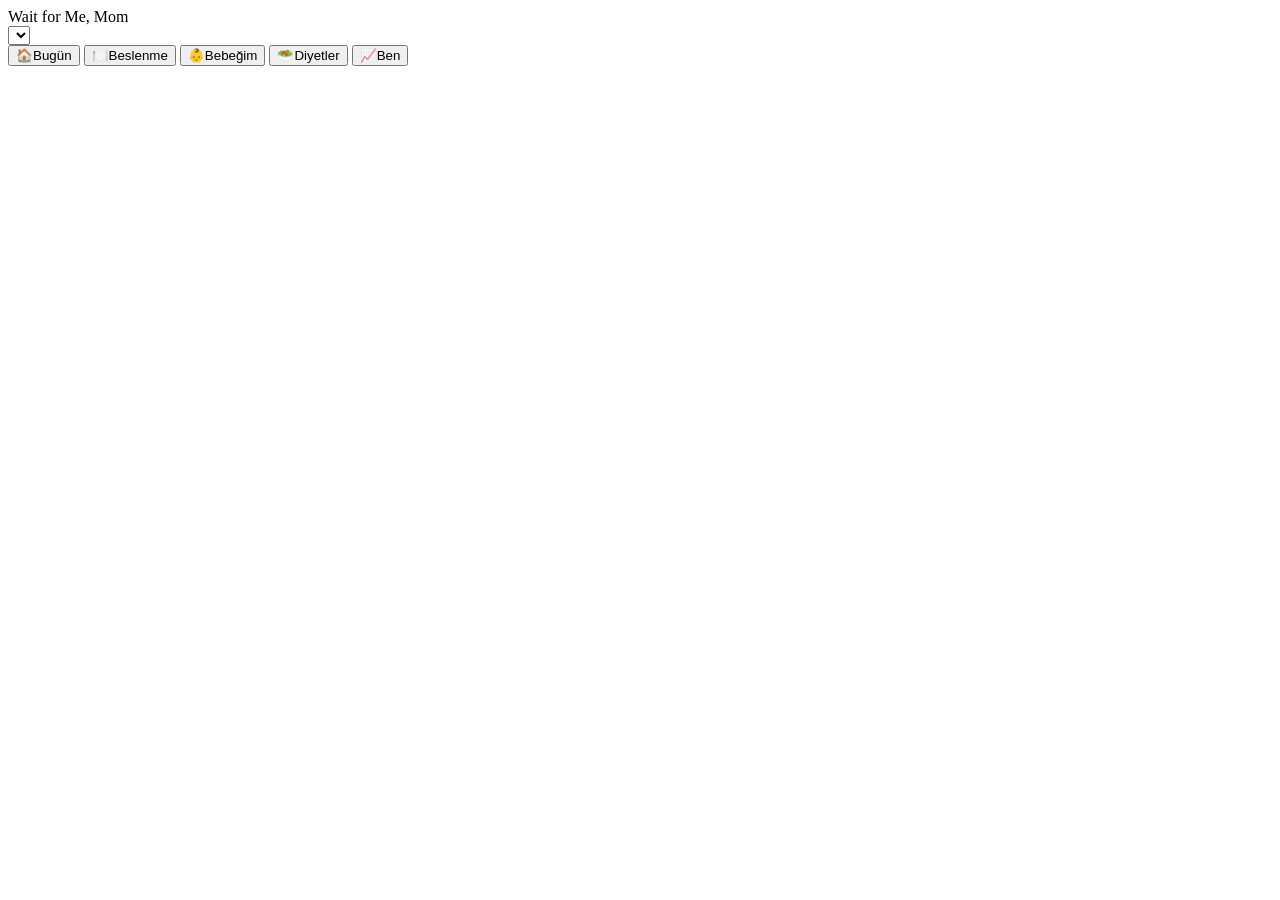
==== index.html @ 0761495d "Add files via upload" ====
<!doctype html>
<html lang="tr">
<head>
  <meta charset="utf-8">
  <meta name="viewport" content="width=device-width, initial-scale=1, viewport-fit=cover">
  <title>Wait for Me, Mom – Gebelik ve Beslenme Takibi</title>
  <meta name="author" content="Gökhan Atalar">
  <meta name="description" content="Hafta hafta gebelik bilgileri, günlük beslenme ve kalori takibi, gebe diyet önerileri.">
  <meta name="theme-color" content="#f7b6c2">
  <link rel="manifest" href="manifest.webmanifest">
  <link rel="icon" type="image/png" href="icons/icon-192.png">
  <link rel="apple-touch-icon" href="icons/apple-touch-icon.png">
  <meta name="apple-mobile-web-app-capable" content="yes">
  <meta name="mobile-web-app-capable" content="yes">
  <meta name="apple-mobile-web-app-title" content="Wait for Me, Mom">
  <meta name="apple-mobile-web-app-status-bar-style" content="default">
  <link rel="preconnect" href="https://fonts.googleapis.com">
  <link rel="preconnect" href="https://fonts.gstatic.com" crossorigin>
  <link href="https://fonts.googleapis.com/css2?family=Nunito:wght@400;600;700;800&family=Poppins:wght@500;600&display=swap" rel="stylesheet">
  <link rel="stylesheet" href="css/style.css">
</head>
<body>
  <header class="topbar">
    <div class="topbar-inner">
      <div class="brand"><img class="brand-logo" src="icons/icon-192.png" alt="">Wait for Me, Mom</div>
      <div class="top-right"><div class="top-week" id="topWeek"></div><select class="lang-sel" id="langSel" aria-label="Language"></select></div>
    </div>
  </header>

  <main>
    <section class="page" id="p-bugun"></section>
    <section class="page" id="p-beslenme"></section>
    <section class="page" id="p-bebegim"></section>
    <section class="page" id="p-diyet"></section>
    <section class="page" id="p-ben"></section>
  </main>

  <nav class="nav">
    <div class="nav-inner">
      <button data-p="bugun" class="active"><span class="ico">🏠</span><span data-i18n="nav_today">Bugün</span></button>
      <button data-p="beslenme"><span class="ico">🍽️</span><span data-i18n="nav_food">Beslenme</span></button>
      <button data-p="bebegim"><span class="ico">👶</span><span data-i18n="nav_baby">Bebeğim</span></button>
      <button data-p="diyet"><span class="ico">🥗</span><span data-i18n="nav_diet">Diyetler</span></button>
      <button data-p="ben"><span class="ico">📈</span><span data-i18n="nav_me">Ben</span></button>
    </div>
  </nav>

  <div class="modal-bg" id="modal"><div class="modal" id="modalBody"></div></div>
  <div class="welcome hidden" id="welcome"><div class="card" id="welcomeBody"></div></div>
  <div class="toast" id="toast"></div>

  <script src="js/foods.js"></script>
  <script src="js/weeks.js"></script>
  <script src="js/content.js"></script>
  <script src="js/i18n.js"></script>
  <script src="js/lang/en.js"></script>
  <script src="js/lang/de.js"></script>
  <script src="js/lang/ar.js"></script>
  <script src="js/lang/ru.js"></script>
  <script src="js/app.js"></script>
  <script>
    if ("serviceWorker" in navigator) {
      window.addEventListener("load", () => navigator.serviceWorker.register("sw.js").catch(() => {}));
    }
  </script>
</body>
</html>
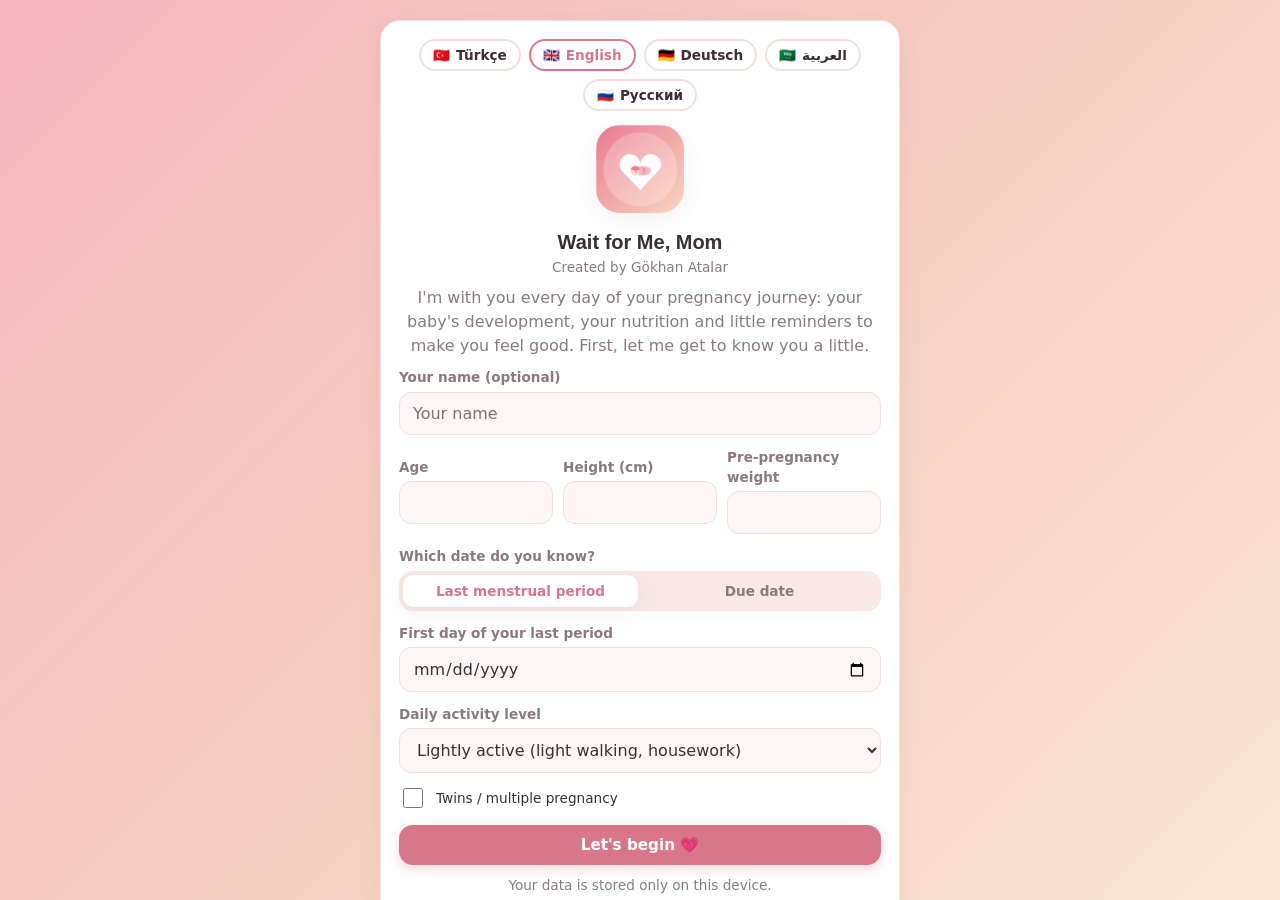
==== commit 174de8be: "Add files via upload" ====
--- a/index.html
+++ b/index.html
@@ -58,6 +58,7 @@
   <script src="js/lang/ar.js"></script>
   <script src="js/lang/ru.js"></script>
   <script src="js/app.js"></script>
+  <script src="https://cdn.onesignal.com/sdks/web/v16/OneSignalSDK.page.js" defer></script>
   <script>
     if ("serviceWorker" in navigator) {
       window.addEventListener("load", () => navigator.serviceWorker.register("sw.js").catch(() => {}));
--- a/css/style.css
+++ b/css/style.css
@@ -0,0 +1,366 @@
+/* ===== Anneciğim – stiller ===== */
+:root {
+  --bg: #fdf6f4;
+  --bg2: #f8e9e6;
+  --card: #ffffff;
+  --text: #3b2f33;
+  --muted: #8a7a7e;
+  --line: #f0e1de;
+  --primary: #d9778a;
+  --primary-2: #f2a7b3;
+  --primary-soft: #fbe3e7;
+  --accent: #7fb7a4;
+  --good: #4caf7d;
+  --warn: #e9a23b;
+  --bad: #e06b5f;
+  --shadow: 0 6px 24px rgba(120, 60, 70, .08);
+  --radius: 20px;
+  --hero: linear-gradient(135deg, #f7b6c2 0%, #f5cfc1 50%, #fbe6d4 100%);
+}
+[data-theme="lavanta"] {
+  --bg: #f7f5fc; --bg2: #ece7f8; --line: #e6e0f3; --text: #322d42; --muted: #7d7690;
+  --primary: #8b74c9; --primary-2: #b9a8e6; --primary-soft: #ece6fa; --accent: #e7a1b8;
+  --hero: linear-gradient(135deg, #c7b6ef 0%, #e2c9ef 50%, #f6dce8 100%);
+  --shadow: 0 6px 24px rgba(70, 50, 120, .08);
+}
+[data-theme="nane"] {
+  --bg: #f3faf7; --bg2: #e2f3ec; --line: #d9ece4; --text: #26393a; --muted: #6e8584;
+  --primary: #3f9f8a; --primary-2: #86cbb8; --primary-soft: #dcf2ea; --accent: #f0a57c;
+  --hero: linear-gradient(135deg, #9fd9c6 0%, #cdebd8 50%, #f3efd6 100%);
+  --shadow: 0 6px 24px rgba(30, 90, 80, .08);
+}
+[data-theme="seftali"] {
+  --bg: #fff8f2; --bg2: #fdebdc; --line: #f6e1d0; --text: #3d3029; --muted: #8f7a6d;
+  --primary: #e58a52; --primary-2: #f6b88f; --primary-soft: #fde6d6; --accent: #6fa8c9;
+  --hero: linear-gradient(135deg, #fbc29a 0%, #fcd8b5 50%, #fff0d3 100%);
+  --shadow: 0 6px 24px rgba(130, 70, 30, .08);
+}
+[data-theme="gece"] {
+  --bg: #1d1a24; --bg2: #26222f; --card: #2c2836; --line: #3a3546; --text: #f1ebf3; --muted: #a79db0;
+  --primary: #e98fa4; --primary-2: #b0688a; --primary-soft: #3d2f3d; --accent: #8fd0bd;
+  --hero: linear-gradient(135deg, #4a3352 0%, #3b2f4a 50%, #2f3346 100%);
+  --shadow: 0 6px 24px rgba(0, 0, 0, .35);
+}
+
+* { box-sizing: border-box; }
+html, body { margin: 0; padding: 0; }
+body {
+  font-family: "Nunito", "Segoe UI", system-ui, sans-serif;
+  background: var(--bg);
+  color: var(--text);
+  line-height: 1.5;
+  -webkit-font-smoothing: antialiased;
+  padding-bottom: 90px;
+  transition: background .3s, color .3s;
+}
+h1, h2, h3, h4 { font-family: "Poppins", "Nunito", sans-serif; margin: 0 0 .4em; line-height: 1.25; }
+h2 { font-size: 1.25rem; }
+h3 { font-size: 1.05rem; }
+p { margin: 0 0 .6em; }
+button { font-family: inherit; cursor: pointer; }
+input, select, textarea { font-family: inherit; font-size: 1rem; }
+.muted { color: var(--muted); }
+.small { font-size: .85rem; }
+.center { text-align: center; }
+.hidden { display: none !important; }
+
+/* ---- Yerleşim ---- */
+.topbar {
+  position: sticky; top: 0; z-index: 20;
+  background: color-mix(in srgb, var(--bg) 88%, transparent);
+  backdrop-filter: blur(10px);
+  border-bottom: 1px solid var(--line);
+}
+.topbar-inner {
+  max-width: 980px; margin: 0 auto; padding: 12px 16px;
+  display: flex; align-items: center; justify-content: space-between; gap: 12px;
+}
+.brand { display: flex; align-items: center; gap: 10px; font-family: "Poppins", sans-serif; font-weight: 600; font-size: 1.15rem; }
+.brand-logo {
+  width: 36px; height: 36px; border-radius: 50%;
+  background: var(--hero); display: grid; place-items: center; font-size: 1.2rem;
+  box-shadow: var(--shadow);
+}
+.top-week { font-size: .9rem; color: var(--muted); }
+.top-right { display: flex; align-items: center; gap: 10px; }
+.lang-sel {
+  border: 1px solid var(--line); background: var(--card); color: var(--text); border-radius: 10px;
+  padding: 5px 6px; font: inherit; font-size: .85rem; font-weight: 700;
+}
+.langs { display: flex; flex-wrap: wrap; gap: 8px; justify-content: center; }
+.lang-opt {
+  border: 2px solid var(--line); background: var(--card); color: var(--text); border-radius: 999px;
+  padding: 6px 12px; font-weight: 700; font-size: .85rem; display: inline-flex; gap: 6px; align-items: center;
+}
+.lang-opt.active { border-color: var(--primary); color: var(--primary); }
+@media (max-width: 420px) { .top-week { display: none; } }
+
+/* ---- Sağdan sola (Arapça) ---- */
+[dir="rtl"] .quote { padding: 20px 56px 20px 20px; }
+[dir="rtl"] .quote::before { left: auto; right: 18px; }
+[dir="rtl"] .bar { direction: ltr; }
+[dir="rtl"] body { font-family: "Nunito", "Segoe UI", Tahoma, "Noto Sans Arabic", sans-serif; }
+main { max-width: 980px; margin: 0 auto; padding: 16px; }
+.page { display: none; animation: fade .35s ease; }
+.page.active { display: block; }
+@keyframes fade { from { opacity: 0; transform: translateY(6px); } to { opacity: 1; transform: none; } }
+
+.grid { display: grid; gap: 16px; }
+.grid-2 { grid-template-columns: 1fr 1fr; }
+.grid-3 { grid-template-columns: repeat(3, 1fr); }
+@media (max-width: 760px) {
+  .grid-2, .grid-3 { grid-template-columns: 1fr; }
+}
+
+.card {
+  background: var(--card);
+  border-radius: var(--radius);
+  padding: 18px;
+  box-shadow: var(--shadow);
+  border: 1px solid var(--line);
+}
+.card + .card { margin-top: 16px; }
+.grid > .card + .card { margin-top: 0; }
+.section-title { display: flex; align-items: center; justify-content: space-between; margin: 22px 4px 10px; }
+.section-title h2 { margin: 0; }
+
+/* ---- Alt navigasyon ---- */
+.nav {
+  position: fixed; bottom: 0; left: 0; right: 0; z-index: 30;
+  background: var(--card);
+  border-top: 1px solid var(--line);
+  box-shadow: 0 -4px 20px rgba(0,0,0,.05);
+}
+.nav-inner { max-width: 980px; margin: 0 auto; display: flex; justify-content: space-around; padding: 6px 4px calc(6px + env(safe-area-inset-bottom)); }
+.nav button {
+  flex: 1; background: none; border: 0; color: var(--muted);
+  display: flex; flex-direction: column; align-items: center; gap: 2px;
+  font-size: .72rem; padding: 6px 2px; border-radius: 14px; transition: .2s;
+}
+.nav button .ico { font-size: 1.35rem; line-height: 1; filter: grayscale(.5); transition: .2s; }
+.nav button.active { color: var(--primary); background: var(--primary-soft); font-weight: 700; }
+.nav button.active .ico { filter: none; transform: translateY(-1px); }
+
+/* ---- Butonlar / formlar ---- */
+.btn {
+  border: 0; border-radius: 14px; padding: 11px 18px; font-weight: 700; font-size: .95rem;
+  background: var(--primary); color: #fff; transition: .2s; box-shadow: 0 4px 12px color-mix(in srgb, var(--primary) 30%, transparent);
+}
+.btn:hover { filter: brightness(1.05); transform: translateY(-1px); }
+.btn.ghost { background: var(--primary-soft); color: var(--primary); box-shadow: none; }
+.btn.light { background: var(--bg2); color: var(--text); box-shadow: none; }
+.btn.small { padding: 7px 12px; font-size: .85rem; border-radius: 11px; }
+.btn.block { width: 100%; }
+.icon-btn {
+  width: 38px; height: 38px; border-radius: 12px; border: 1px solid var(--line);
+  background: var(--card); color: var(--text); font-size: 1.1rem; display: grid; place-items: center;
+}
+label.field { display: block; margin-bottom: 12px; }
+label.field > span { display: block; font-size: .85rem; color: var(--muted); margin-bottom: 4px; font-weight: 600; }
+.input, select.input {
+  width: 100%; padding: 11px 13px; border-radius: 12px; border: 1px solid var(--line);
+  background: var(--bg); color: var(--text); outline: none; transition: .2s;
+}
+.input:focus { border-color: var(--primary-2); box-shadow: 0 0 0 3px var(--primary-soft); }
+.row { display: flex; gap: 10px; align-items: center; flex-wrap: wrap; }
+.row > * { flex: 1; }
+.row > .tag, .row > .status-pill, .row > h3 { flex: 0 0 auto; }
+.seg { display: flex; background: var(--bg2); border-radius: 14px; padding: 4px; gap: 4px; flex-wrap: wrap; }
+.seg button { flex: 1; border: 0; background: none; padding: 8px 10px; border-radius: 11px; color: var(--muted); font-weight: 700; font-size: .85rem; white-space: nowrap; }
+.seg button.active { background: var(--card); color: var(--primary); box-shadow: var(--shadow); }
+
+/* ---- Ana ekran kahraman kartı ---- */
+.hero {
+  background: var(--hero); border-radius: 26px; padding: 22px; color: #3a2a2e;
+  display: grid; grid-template-columns: auto 1fr; gap: 20px; align-items: center;
+  box-shadow: var(--shadow); position: relative; overflow: hidden;
+}
+[data-theme="gece"] .hero { color: var(--text); }
+.hero::after {
+  content: ""; position: absolute; right: -60px; top: -60px; width: 220px; height: 220px;
+  border-radius: 50%; background: rgba(255,255,255,.22);
+}
+.hero h1 { font-size: 1.45rem; margin-bottom: 4px; }
+.hero .sub { opacity: .85; }
+.ring-wrap { position: relative; width: 132px; height: 132px; }
+.ring-wrap svg { transform: rotate(-90deg); }
+.ring-center { position: absolute; inset: 0; display: grid; place-items: center; text-align: center; }
+.ring-center b { font-size: 1.9rem; font-family: "Poppins", sans-serif; display: block; line-height: 1; }
+.ring-center span { font-size: .75rem; opacity: .8; }
+.hero-chips { display: flex; gap: 8px; flex-wrap: wrap; margin-top: 10px; position: relative; z-index: 1; }
+.chip {
+  background: rgba(255,255,255,.55); padding: 5px 11px; border-radius: 999px; font-size: .8rem; font-weight: 700;
+}
+[data-theme="gece"] .chip { background: rgba(255,255,255,.1); }
+@media (max-width: 520px) {
+  .hero { grid-template-columns: 1fr; text-align: center; }
+  .hero .ring-wrap { margin: 0 auto; }
+  .hero-chips { justify-content: center; }
+}
+
+/* ---- Bebek boyut kartı ---- */
+.baby-card { display: grid; grid-template-columns: 96px 1fr; gap: 16px; align-items: center; }
+.fruit {
+  width: 96px; height: 96px; border-radius: 26px; display: grid; place-items: center; font-size: 3.2rem;
+  background: radial-gradient(circle at 30% 30%, #fff 0%, var(--primary-soft) 70%);
+  box-shadow: inset 0 -6px 14px rgba(0,0,0,.05);
+}
+.stat-row { display: flex; gap: 16px; flex-wrap: wrap; margin-top: 6px; }
+.stat-row div { font-size: .85rem; color: var(--muted); }
+.stat-row b { color: var(--text); font-size: 1rem; display: block; }
+
+/* ---- Motivasyon ---- */
+.quote {
+  background: linear-gradient(135deg, var(--primary-soft), var(--bg2));
+  border: 0; position: relative; padding: 20px 20px 20px 56px;
+}
+.quote::before { content: "❝"; position: absolute; left: 18px; top: 10px; font-size: 2.4rem; color: var(--primary); opacity: .6; }
+.quote p { font-size: 1.05rem; font-weight: 600; margin: 0; }
+
+/* ---- Kalori göstergesi ---- */
+.kcal-top { display: flex; justify-content: space-between; align-items: flex-end; gap: 10px; flex-wrap: wrap; }
+.kcal-big { font-family: "Poppins", sans-serif; font-size: 2rem; font-weight: 600; line-height: 1; }
+.bar { height: 14px; background: var(--bg2); border-radius: 999px; overflow: hidden; position: relative; margin: 12px 0 6px; }
+.bar > i { position: absolute; left: 0; top: 0; bottom: 0; border-radius: 999px; transition: width .6s ease; }
+.bar .zone { position: absolute; top: 0; bottom: 0; background: color-mix(in srgb, var(--good) 18%, transparent); border-left: 2px dashed var(--good); border-right: 2px dashed var(--good); }
+.status-pill { display: inline-flex; align-items: center; gap: 6px; padding: 6px 12px; border-radius: 999px; font-weight: 700; font-size: .85rem; }
+.st-good { background: color-mix(in srgb, var(--good) 15%, transparent); color: var(--good); }
+.st-low { background: color-mix(in srgb, var(--warn) 18%, transparent); color: #b87412; }
+.st-high { background: color-mix(in srgb, var(--bad) 15%, transparent); color: var(--bad); }
+.st-none { background: var(--bg2); color: var(--muted); }
+[data-theme="gece"] .st-low { color: var(--warn); }
+
+/* ---- Besin rozetleri ---- */
+.nutrients { display: grid; grid-template-columns: repeat(auto-fill, minmax(140px, 1fr)); gap: 10px; }
+.nut {
+  border-radius: 16px; padding: 12px; background: var(--bg); border: 1px solid var(--line);
+  display: flex; flex-direction: column; gap: 6px; cursor: pointer; transition: .2s;
+}
+.nut:hover { transform: translateY(-2px); }
+.nut-head { display: flex; align-items: center; gap: 8px; font-weight: 700; font-size: .9rem; }
+.nut-head .e { font-size: 1.3rem; }
+.nut .mini { height: 7px; background: var(--bg2); border-radius: 999px; overflow: hidden; }
+.nut .mini i { display: block; height: 100%; border-radius: 999px; background: var(--primary); transition: width .5s; }
+.nut.done { background: color-mix(in srgb, var(--good) 10%, var(--card)); border-color: color-mix(in srgb, var(--good) 35%, transparent); }
+.nut.done .mini i { background: var(--good); }
+.nut small { color: var(--muted); font-size: .75rem; }
+
+/* ---- Su ---- */
+.water { display: flex; gap: 6px; flex-wrap: wrap; margin-top: 8px; }
+.glass {
+  width: 34px; height: 42px; border-radius: 6px 6px 10px 10px; border: 2px solid var(--accent);
+  background: transparent; position: relative; overflow: hidden; padding: 0;
+}
+.glass.full::after { content: ""; position: absolute; left: 0; right: 0; bottom: 0; height: 80%; background: color-mix(in srgb, var(--accent) 70%, #9fd3ff); }
+
+/* ---- Günlük / yemek listesi ---- */
+.day-nav { display: flex; align-items: center; justify-content: space-between; gap: 10px; margin-bottom: 14px; }
+.day-nav .d { font-weight: 700; font-family: "Poppins", sans-serif; text-align: center; }
+.meal-block { margin-top: 14px; }
+.meal-head { display: flex; justify-content: space-between; align-items: center; margin-bottom: 6px; }
+.meal-head h3 { margin: 0; display: flex; align-items: center; gap: 8px; }
+.food-item {
+  display: flex; align-items: center; gap: 12px; padding: 10px 12px; border-radius: 14px;
+  background: var(--bg); border: 1px solid var(--line); margin-bottom: 6px;
+}
+.food-item .em { font-size: 1.5rem; width: 34px; text-align: center; }
+.food-item .info { flex: 1; min-width: 0; }
+.food-item .name { font-weight: 700; font-size: .95rem; }
+.food-item .meta { font-size: .78rem; color: var(--muted); }
+.food-item .kc { font-weight: 800; color: var(--primary); white-space: nowrap; }
+.food-item .del { background: none; border: 0; color: var(--muted); font-size: 1.1rem; padding: 4px; }
+.empty { padding: 12px; border-radius: 14px; border: 1px dashed var(--line); color: var(--muted); font-size: .88rem; text-align: center; }
+.tag { display: inline-block; padding: 2px 8px; border-radius: 999px; font-size: .7rem; font-weight: 700; background: var(--primary-soft); color: var(--primary); margin: 2px 3px 0 0; }
+.tag.warn { background: color-mix(in srgb, var(--warn) 18%, transparent); color: #a5670e; }
+.tag.bad { background: color-mix(in srgb, var(--bad) 15%, transparent); color: var(--bad); }
+[data-theme="gece"] .tag.warn { color: var(--warn); }
+
+/* ---- Modal ---- */
+.modal-bg {
+  position: fixed; inset: 0; background: rgba(30, 20, 25, .45); z-index: 50;
+  display: none; align-items: flex-end; justify-content: center; backdrop-filter: blur(3px);
+}
+.modal-bg.open { display: flex; animation: fade .25s; }
+.modal {
+  background: var(--card); width: 100%; max-width: 620px; max-height: 92vh; overflow: auto;
+  border-radius: 26px 26px 0 0; padding: 20px; box-shadow: 0 -10px 40px rgba(0,0,0,.2);
+}
+@media (min-width: 700px) { .modal-bg { align-items: center; } .modal { border-radius: 26px; } }
+.modal-head { display: flex; justify-content: space-between; align-items: center; margin-bottom: 12px; gap: 10px; }
+.modal-head h2 { margin: 0; }
+.search-results { max-height: 46vh; overflow: auto; margin-top: 10px; }
+.result {
+  display: flex; align-items: center; gap: 10px; padding: 10px; border-radius: 14px; cursor: pointer; border: 1px solid transparent;
+}
+.result:hover { background: var(--bg); border-color: var(--line); }
+.result .em { font-size: 1.6rem; width: 36px; text-align: center; }
+.result .info { flex: 1; }
+.chips { display: flex; gap: 6px; overflow-x: auto; padding-bottom: 4px; margin-top: 10px; scrollbar-width: thin; }
+.chips button { border: 1px solid var(--line); background: var(--bg); color: var(--text); padding: 6px 12px; border-radius: 999px; font-size: .82rem; white-space: nowrap; font-weight: 600; }
+.chips button.active { background: var(--primary); border-color: var(--primary); color: #fff; }
+.benefit { background: var(--bg); border-radius: 16px; padding: 14px; margin: 12px 0; border-left: 4px solid var(--accent); }
+.alert { border-radius: 16px; padding: 12px 14px; margin: 10px 0; font-size: .9rem; }
+.alert.warn { background: color-mix(in srgb, var(--warn) 14%, var(--card)); border: 1px solid color-mix(in srgb, var(--warn) 40%, transparent); }
+.alert.bad { background: color-mix(in srgb, var(--bad) 12%, var(--card)); border: 1px solid color-mix(in srgb, var(--bad) 40%, transparent); }
+.alert.info { background: var(--primary-soft); border: 1px solid var(--line); }
+.qty { display: flex; gap: 6px; flex-wrap: wrap; }
+.qty button { flex: 1; min-width: 56px; border: 1px solid var(--line); background: var(--bg); border-radius: 12px; padding: 9px; font-weight: 700; color: var(--text); }
+.qty button.active { background: var(--primary); color: #fff; border-color: var(--primary); }
+
+/* ---- Haftalık bilgi ---- */
+.week-scroller { display: flex; gap: 6px; overflow-x: auto; padding: 4px 2px 10px; scroll-behavior: smooth; }
+.week-scroller button {
+  min-width: 46px; height: 46px; border-radius: 14px; border: 1px solid var(--line); background: var(--card);
+  font-weight: 800; color: var(--muted); flex-shrink: 0;
+}
+.week-scroller button.cur { border-color: var(--primary); color: var(--primary); }
+.week-scroller button.active { background: var(--primary); color: #fff; border-color: var(--primary); }
+.info-block { display: flex; gap: 12px; align-items: flex-start; padding: 12px 0; border-top: 1px solid var(--line); }
+.info-block:first-of-type { border-top: 0; }
+.info-block .e { font-size: 1.5rem; width: 38px; text-align: center; flex-shrink: 0; }
+.info-block h4 { margin: 0 0 2px; font-size: .95rem; }
+.info-block p { margin: 0; font-size: .93rem; }
+.tri-tabs { margin-bottom: 14px; }
+ul.clean { padding-left: 1.1em; margin: .3em 0 .8em; }
+ul.clean li { margin-bottom: 4px; }
+
+/* ---- Diyet menüleri ---- */
+.menu-day { border-radius: 18px; }
+.menu-meal { display: grid; grid-template-columns: 110px 1fr auto; gap: 10px; align-items: center; padding: 10px 0; border-top: 1px solid var(--line); }
+.menu-meal:first-of-type { border-top: 0; }
+.menu-meal .mt { font-weight: 800; color: var(--primary); font-size: .88rem; }
+.menu-meal .mk { font-size: .8rem; color: var(--muted); white-space: nowrap; }
+@media (max-width: 520px) { .menu-meal { grid-template-columns: 1fr auto; } .menu-meal .mt { grid-column: 1 / -1; } }
+
+/* ---- Grafikler ---- */
+.chart { width: 100%; height: auto; display: block; }
+.chart text { fill: var(--muted); font-size: 11px; font-family: "Nunito", sans-serif; }
+.legend { display: flex; gap: 14px; flex-wrap: wrap; font-size: .8rem; color: var(--muted); margin-top: 6px; }
+.legend i { display: inline-block; width: 12px; height: 12px; border-radius: 4px; margin-right: 5px; vertical-align: -1px; }
+
+/* ---- Tema seçici ---- */
+.themes { display: grid; grid-template-columns: repeat(auto-fill, minmax(100px, 1fr)); gap: 10px; }
+.theme-opt { border: 2px solid var(--line); border-radius: 16px; padding: 10px; background: var(--card); color: var(--text); font-weight: 700; font-size: .85rem; }
+.theme-opt .sw { height: 40px; border-radius: 10px; margin-bottom: 6px; }
+.theme-opt.active { border-color: var(--primary); }
+
+/* ---- Toast ---- */
+.toast {
+  position: fixed; left: 50%; bottom: 96px; transform: translateX(-50%) translateY(20px); opacity: 0;
+  background: var(--text); color: var(--bg); padding: 12px 18px; border-radius: 16px; font-weight: 700;
+  z-index: 60; transition: .35s; max-width: 92vw; text-align: center; box-shadow: var(--shadow); pointer-events: none;
+}
+.toast.show { opacity: 1; transform: translateX(-50%) translateY(0); }
+
+.credit { display: inline-block; margin-top: 8px; font-weight: 700; color: var(--primary); letter-spacing: .02em; }
+img.brand-logo { object-fit: cover; }
+.disclaimer { font-size: .78rem; color: var(--muted); text-align: center; margin: 26px auto 10px; max-width: 640px; }
+.danger-card { border-left: 5px solid var(--bad); }
+
+/* ---- Karşılama ---- */
+.welcome {
+  min-height: 100vh; display: grid; place-items: center; padding: 20px; background: var(--hero);
+  position: fixed; inset: 0; z-index: 80; overflow: auto;
+}
+.welcome .card { max-width: 520px; width: 100%; }
+.welcome .big-emoji { font-size: 3.5rem; text-align: center; }
